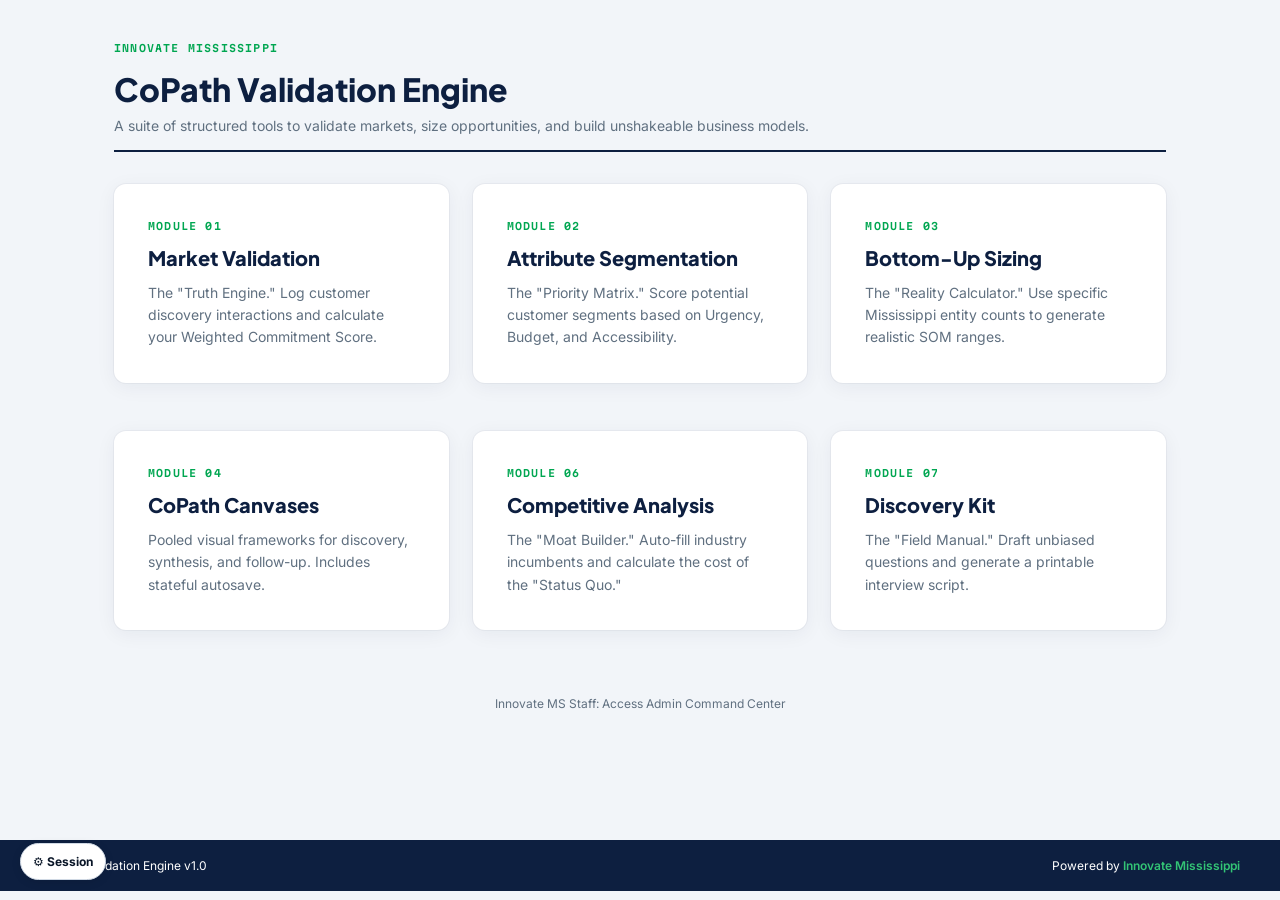
==== index.html @ 7fbe610a "Phase 1: scaffold static CoPath Validation Engine for Cloudflare Pages - Folder tree under /modules/" ====
<!DOCTYPE html>
<html lang="en">
<head>
    <meta charset="UTF-8">
    <meta name="viewport" content="width=device-width, initial-scale=1.0">
    <title>CoPath Founder Toolkit | Innovate Mississippi</title>
    <link rel="preconnect" href="https://fonts.googleapis.com">
    <link href="https://fonts.googleapis.com/css2?family=Plus+Jakarta+Sans:wght@400;700;800&family=Inter:wght@400;500;700&family=Martian+Mono:wght@600&display=swap" rel="stylesheet">
    <link rel="stylesheet" href="shared/styles.css">
    <style>
        .module-grid { display: grid; grid-template-columns: repeat(auto-fit, minmax(300px, 1fr)); gap: 24px; margin-top: 32px; }
        .module-card { border: 2px solid transparent; transition: all 0.2s; cursor: pointer; text-decoration: none; color: inherit; display: block; }
        .module-card:hover { border-color: var(--im-green); transform: translateY(-3px); }
        .admin-link { display: block; text-align: center; margin-top: 40px; font-size: 12px; color: var(--text-muted); text-decoration: none; }
        .admin-link:hover { color: var(--im-navy); text-decoration: underline; }
    </style>
</head>
<body>

<div class="copath-wrapper">
    <div class="copath-header">
        <div class="text-kicker">Innovate Mississippi</div>
        <h1>CoPath Validation Engine</h1>
        <p class="text-muted">A suite of structured tools to validate markets, size opportunities, and build unshakeable business models.</p>
    </div>

    <div class="module-grid">
        <a href="modules/01-validation/index.html" class="copath-card module-card">
            <div class="text-kicker">Module 01</div>
            <h3 style="font-size: 20px;">Market Validation</h3>
            <p class="text-muted" style="margin-top: 8px;">The "Truth Engine." Log customer discovery interactions and calculate your Weighted Commitment Score.</p>
        </a>

        <a href="modules/02-segmentation/index.html" class="copath-card module-card">
            <div class="text-kicker">Module 02</div>
            <h3 style="font-size: 20px;">Attribute Segmentation</h3>
            <p class="text-muted" style="margin-top: 8px;">The "Priority Matrix." Score potential customer segments based on Urgency, Budget, and Accessibility.</p>
        </a>

        <a href="modules/03-sizing/index.html" class="copath-card module-card">
            <div class="text-kicker">Module 03</div>
            <h3 style="font-size: 20px;">Bottom-Up Sizing</h3>
            <p class="text-muted" style="margin-top: 8px;">The "Reality Calculator." Use specific Mississippi entity counts to generate realistic SOM ranges.</p>
        </a>

        <a href="modules/04-canvases/index.html" class="copath-card module-card">
            <div class="text-kicker">Module 04</div>
            <h3 style="font-size: 20px;">CoPath Canvases</h3>
            <p class="text-muted" style="margin-top: 8px;">Pooled visual frameworks for discovery, synthesis, and follow-up. Includes stateful autosave.</p>
        </a>

        <a href="modules/06-competitive/index.html" class="copath-card module-card">
            <div class="text-kicker">Module 06</div>
            <h3 style="font-size: 20px;">Competitive Analysis</h3>
            <p class="text-muted" style="margin-top: 8px;">The "Moat Builder." Auto-fill industry incumbents and calculate the cost of the "Status Quo."</p>
        </a>

        <a href="modules/07-discovery/index.html" class="copath-card module-card">
            <div class="text-kicker">Module 07</div>
            <h3 style="font-size: 20px;">Discovery Kit</h3>
            <p class="text-muted" style="margin-top: 8px;">The "Field Manual." Draft unbiased questions and generate a printable interview script.</p>
        </a>
    </div>

    <a href="modules/05-admin/index.html" class="admin-link">Innovate MS Staff: Access Admin Command Center</a>
</div>

<footer class="global-footer no-print">
    <div>CoPath Validation Engine v1.0</div>
    <div>Powered by <a href="https://innovate.ms" target="_blank">Innovate Mississippi</a></div>
</footer>

<script src="shared/core.js"></script>
</body>
</html>
---- shared/styles.css ----
/* /shared/styles.css */

/* ─── BRAND TOKENS & VARIABLES ─── */
:root {
  --im-navy: #0D1F40;
  --im-navy-mid: #193670;
  --im-green: #00A651;
  --im-green-lt: #33C475;
  --im-amber: #F59E0B;
  --im-red: #DC2626;

  --bg-color: #F2F5F9;
  --paper: #FFFFFF;
  --text-main: #0A1628;
  --text-muted: #607080;
  --border-color: #D0D9E4;

  --font-sans: 'Inter', system-ui, sans-serif;
  --font-display: 'Plus Jakarta Sans', sans-serif;
  --font-mono: 'Martian Mono', monospace;
}

/* ─── RESET & BASE HYGIENE ─── */
*, *::before, *::after { box-sizing: border-box; margin: 0; padding: 0; }
body { font-family: var(--font-sans); background: var(--bg-color); color: var(--text-main); line-height: 1.6; -webkit-font-smoothing: antialiased; }

/* ─── LAYOUT CONTAINERS ─── */
.copath-wrapper { max-width: 1100px; margin: 0 auto; padding: 40px 24px; min-height: calc(100vh - 60px); }
.copath-card { background: var(--paper); border-radius: 12px; box-shadow: 0 4px 20px rgba(13, 31, 64, 0.06), 0 0 0 1px rgba(13, 31, 64, 0.04); padding: 32px; margin-bottom: 24px; }
.copath-header { border-bottom: 2px solid var(--im-navy); margin-bottom: 24px; padding-bottom: 12px; }

/* ─── TYPOGRAPHY ─── */
h1, h2, h3 { font-family: var(--font-display); font-weight: 800; color: var(--im-navy); }
.text-kicker { font-family: var(--font-mono); font-size: 10px; font-weight: 600; letter-spacing: 0.12em; text-transform: uppercase; color: var(--im-green); margin-bottom: 8px; }
.text-muted { color: var(--text-muted); font-size: 14px; }
.mb-4 { margin-bottom: 16px; }

/* ─── FORMS & INPUTS ─── */
.form-grid { display: grid; grid-template-columns: 1fr 1fr; gap: 16px; margin-bottom: 16px; }
label { display: block; font-size: 11px; font-weight: 700; text-transform: uppercase; letter-spacing: 0.05em; color: var(--im-navy-mid); margin-bottom: 6px; }
input[type="text"], input[type="number"], input[type="url"], select, textarea {
  width: 100%; padding: 12px 14px; font-family: var(--font-sans); font-size: 15px;
  border: 1.5px solid var(--border-color); border-radius: 8px; background: var(--bg-color); transition: all 0.15s ease;
}
textarea { min-height: 80px; resize: vertical; line-height: 1.5; }
input:focus, select:focus, textarea:focus { border-color: var(--im-green); background: var(--paper); outline: none; box-shadow: 0 0 0 3px rgba(0, 166, 81, 0.1); }
button.btn-primary { background: var(--im-green); color: white; border: none; padding: 14px 24px; border-radius: 8px; font-family: var(--font-display); font-weight: 700; cursor: pointer; transition: transform 0.1s; }
button.btn-primary:hover { background: var(--im-green-lt); transform: translateY(-1px); }

/* ─── REALITY CHECK ALERTS ─── */
.alert-box { padding: 16px; border-radius: 8px; margin-top: 16px; font-size: 14px; font-weight: 500; display: none; border-left: 4px solid transparent; }
.alert-danger { background: #FEF2F2; color: var(--im-red); border-left-color: var(--im-red); }
.alert-warning { background: #FFFBEB; color: var(--im-amber); border-left-color: var(--im-amber); }
.alert-success { background: #E6F9EF; color: var(--im-green); border-left-color: var(--im-green); }

/* ─── GLOBAL FOOTER ─── */
.global-footer { background: var(--im-navy); color: white; padding: 16px 40px; display: flex; justify-content: space-between; align-items: center; font-size: 12px; }
.global-footer a { color: var(--im-green-lt); text-decoration: none; font-weight: 600; }

/* ─── STRICT PRINT / MANUAL HYGIENE ─── */
@media print {
  body { background: white !important; }
  .copath-wrapper { padding: 0; max-width: 100%; margin: 0; }
  .copath-card { box-shadow: none; border: 1px solid var(--border-color); page-break-inside: avoid; }
  .no-print { display: none !important; }
  @page { margin: 0.75in; size: letter; }
}

/* ─── DISCRETE DATA SETTINGS PANEL ─── */
#copath-settings-toggle {
    position: fixed; bottom: 20px; left: 20px;
    background: var(--paper); border: 1px solid var(--border-color);
    padding: 8px 12px; border-radius: 20px; font-size: 12px; font-weight: 700;
    cursor: pointer; box-shadow: 0 2px 10px rgba(0,0,0,0.1);
    z-index: 9999; transition: all 0.2s;
}
#copath-settings-toggle:hover { border-color: var(--im-green); color: var(--im-green); }
#copath-settings-panel {
    display: none; position: fixed; bottom: 60px; left: 20px;
    background: var(--paper); border: 1px solid var(--border-color);
    padding: 16px; border-radius: 8px; width: 320px;
    box-shadow: 0 10px 25px rgba(0,0,0,0.15); z-index: 9999;
}
#copath-settings-panel h4 { font-size: 12px; text-transform: uppercase; letter-spacing: 0.05em; color: var(--im-navy-mid); margin: 12px 0 6px; font-family: var(--font-display); }
#copath-settings-panel h4:first-child { margin-top: 0; }
#copath-settings-panel input[type="text"] { width: 100%; padding: 8px; font-family: var(--font-mono); font-size: 11px; border: 1px solid var(--border-color); border-radius: 4px; }
#copath-settings-panel .panel-btn { padding: 6px 12px; background: var(--im-green); color: white; border: none; border-radius: 4px; cursor: pointer; font-size: 11px; font-weight: 700; }
#copath-settings-panel .panel-btn.secondary { background: #e2e8f0; color: var(--im-navy); }
#copath-settings-panel .panel-btn.danger { background: var(--im-red); }
#copath-settings-panel .btn-row { display: flex; gap: 8px; flex-wrap: wrap; }
#copath-settings-panel p.panel-help { font-size: 11px; color: var(--text-muted); margin: 4px 0 8px; line-height: 1.4; }
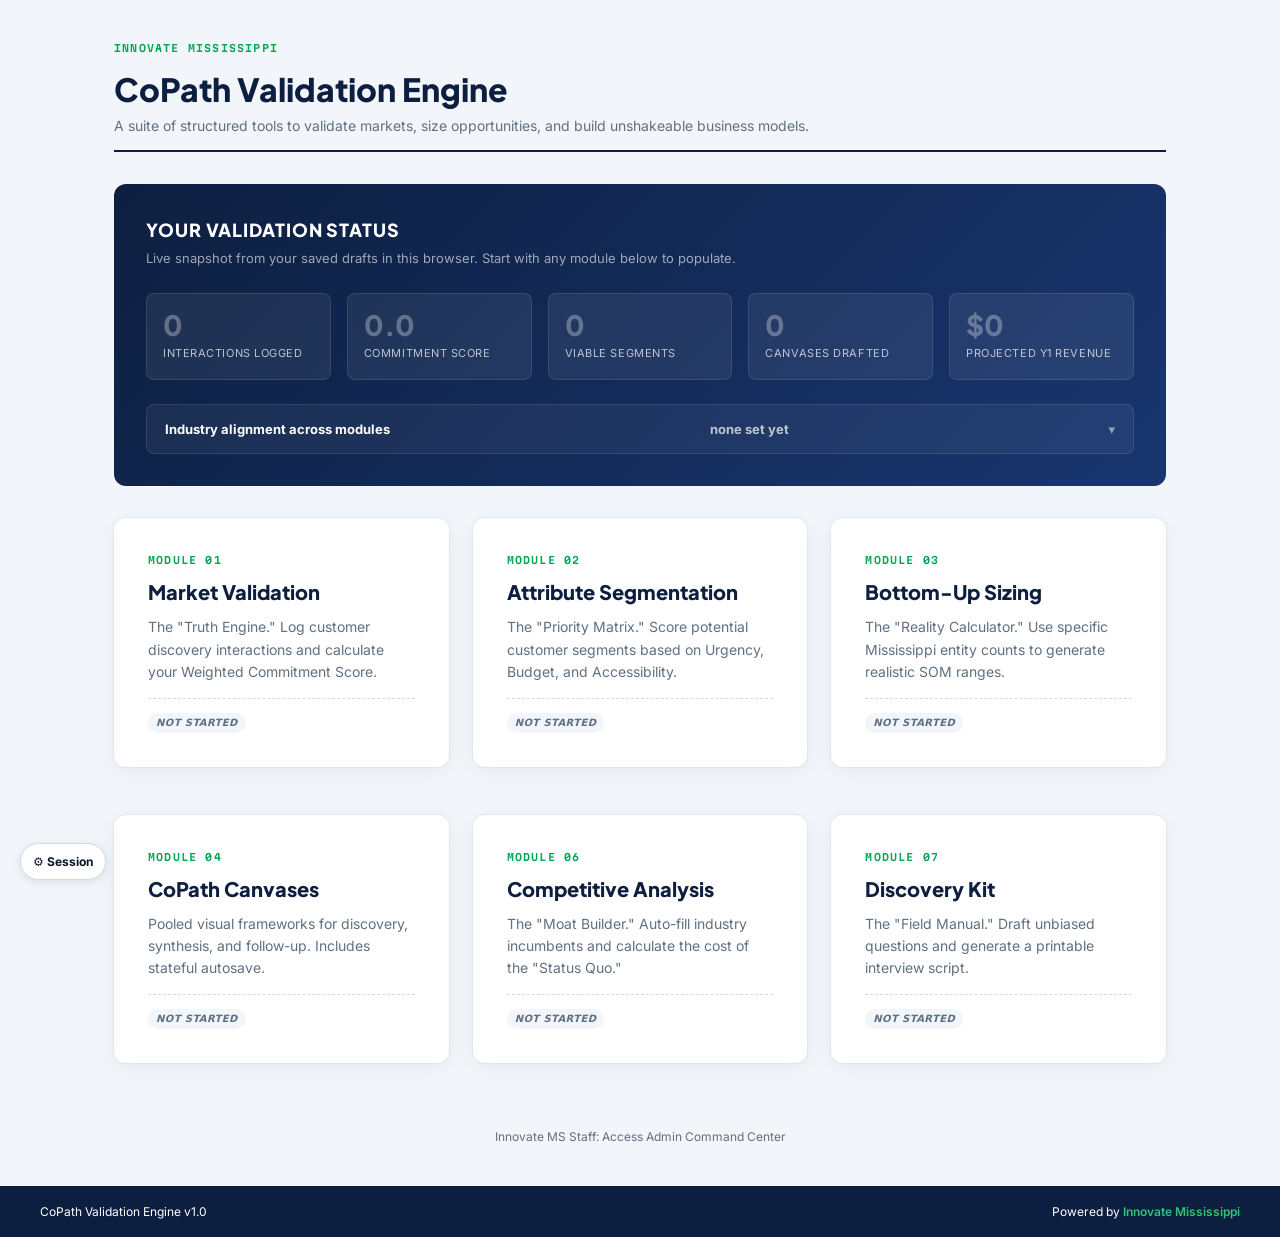
==== commit 50b85e1b: "Launchpad: rollup status panel + central industry alignment - New "Your Validation Status" card surf" ====
--- a/index.html
+++ b/index.html
@@ -9,10 +9,46 @@
     <link rel="stylesheet" href="shared/styles.css">
     <style>
         .module-grid { display: grid; grid-template-columns: repeat(auto-fit, minmax(300px, 1fr)); gap: 24px; margin-top: 32px; }
-        .module-card { border: 2px solid transparent; transition: all 0.2s; cursor: pointer; text-decoration: none; color: inherit; display: block; }
+        .module-card { border: 2px solid transparent; transition: all 0.2s; cursor: pointer; text-decoration: none; color: inherit; display: block; position: relative; }
         .module-card:hover { border-color: var(--im-green); transform: translateY(-3px); }
+        .module-card .mod-status { display: flex; flex-wrap: wrap; gap: 6px; margin-top: 14px; padding-top: 14px; border-top: 1px dashed var(--border-color); font-size: 11px; }
+        .module-card .mod-stat { color: var(--text-muted); }
+        .module-card .mod-stat strong { color: var(--im-navy); font-family: var(--font-mono); }
+        .module-card .pill { display: inline-block; padding: 2px 8px; border-radius: 99px; font-size: 10px; font-weight: 700; text-transform: uppercase; letter-spacing: 0.04em; background: var(--bg-color); color: var(--text-muted); }
+        .module-card .pill.green { background: #E6F9EF; color: var(--im-green); }
+        .module-card .pill.amber { background: #FFFBEB; color: var(--im-amber); }
+        .module-card .pill.red { background: #FEF2F2; color: var(--im-red); }
+        .module-card .pill.empty { background: var(--bg-color); color: var(--text-muted); font-style: italic; }
         .admin-link { display: block; text-align: center; margin-top: 40px; font-size: 12px; color: var(--text-muted); text-decoration: none; }
         .admin-link:hover { color: var(--im-navy); text-decoration: underline; }
+
+        /* Roll-up panel */
+        .rollup-card { background: linear-gradient(135deg, var(--im-navy) 0%, var(--im-navy-mid) 100%); color: white; border-radius: 12px; padding: 32px; margin-top: 32px; }
+        .rollup-card h2 { color: white; font-size: 18px; text-transform: uppercase; letter-spacing: 0.05em; margin-bottom: 4px; }
+        .rollup-card .rollup-sub { color: rgba(255,255,255,0.6); font-size: 13px; margin-bottom: 24px; }
+        .rollup-stats { display: grid; grid-template-columns: repeat(auto-fit, minmax(160px, 1fr)); gap: 16px; }
+        .stat-block { background: rgba(255,255,255,0.07); border: 1px solid rgba(255,255,255,0.1); border-radius: 8px; padding: 16px; }
+        .stat-num { font-family: var(--font-display); font-size: 28px; font-weight: 800; color: var(--im-green-lt); line-height: 1.1; }
+        .stat-label { font-size: 11px; color: rgba(255,255,255,0.7); text-transform: uppercase; letter-spacing: 0.05em; margin-top: 4px; }
+        .stat-empty .stat-num { color: rgba(255,255,255,0.3); }
+
+        /* Industry alignment */
+        .industry-panel { margin-top: 24px; background: rgba(255,255,255,0.05); border: 1px solid rgba(255,255,255,0.1); border-radius: 8px; }
+        .industry-panel summary { cursor: pointer; padding: 14px 18px; font-size: 13px; font-weight: 700; color: white; user-select: none; display: flex; justify-content: space-between; gap: 12px; }
+        .industry-panel summary::-webkit-details-marker { display: none; }
+        .industry-panel summary::after { content: '▾'; opacity: 0.5; }
+        .industry-panel[open] summary::after { content: '▴'; }
+        .industry-panel .industry-content { padding: 0 18px 18px; }
+        .broadcast-row { display: flex; gap: 8px; align-items: end; flex-wrap: wrap; padding: 16px; background: rgba(0,0,0,0.2); border-radius: 6px; margin-bottom: 12px; }
+        .broadcast-row label { color: rgba(255,255,255,0.7); font-size: 11px; flex-basis: 100%; }
+        .broadcast-row select { flex: 1 1 200px; padding: 8px 10px; background: white; color: var(--im-navy); border: none; border-radius: 4px; font-size: 13px; }
+        .broadcast-row button { padding: 8px 14px; background: var(--im-green); color: white; border: none; border-radius: 4px; font-weight: 700; font-family: var(--font-display); cursor: pointer; font-size: 12px; }
+        .broadcast-row button:hover { background: var(--im-green-lt); }
+        .industry-table { width: 100%; border-collapse: collapse; font-size: 12px; }
+        .industry-table td { padding: 10px 8px; border-bottom: 1px solid rgba(255,255,255,0.08); color: rgba(255,255,255,0.85); }
+        .industry-table td:first-child { color: rgba(255,255,255,0.6); width: 40%; }
+        .industry-table td:nth-child(2) { font-family: var(--font-mono); color: white; font-weight: 700; }
+        .industry-table tr:last-child td { border-bottom: none; }
     </style>
 </head>
 <body>
@@ -24,41 +60,71 @@
         <p class="text-muted">A suite of structured tools to validate markets, size opportunities, and build unshakeable business models.</p>
     </div>
 
+    <div class="rollup-card no-print" id="rollup-card">
+        <h2>Your Validation Status</h2>
+        <p class="rollup-sub">Live snapshot from your saved drafts in this browser. <span id="rollup-empty-hint" style="display: none;">Start with any module below to populate.</span></p>
+
+        <div class="rollup-stats" id="rollup-stats"></div>
+
+        <details class="industry-panel" id="industry-panel">
+            <summary>
+                <span>Industry alignment across modules</span>
+                <span id="industry-summary" style="opacity: 0.7;"></span>
+            </summary>
+            <div class="industry-content">
+                <div class="broadcast-row">
+                    <label>Broadcast a single industry to every module that uses one:</label>
+                    <select id="broadcast-industry"></select>
+                    <button onclick="broadcastIndustry()">Apply to All</button>
+                </div>
+                <table class="industry-table">
+                    <tbody id="industry-table-body"></tbody>
+                </table>
+            </div>
+        </details>
+    </div>
+
     <div class="module-grid">
-        <a href="modules/01-validation/index.html" class="copath-card module-card">
+        <a href="modules/01-validation/index.html" class="copath-card module-card" data-mod="01_validation">
             <div class="text-kicker">Module 01</div>
             <h3 style="font-size: 20px;">Market Validation</h3>
             <p class="text-muted" style="margin-top: 8px;">The "Truth Engine." Log customer discovery interactions and calculate your Weighted Commitment Score.</p>
-        </a>
-
-        <a href="modules/02-segmentation/index.html" class="copath-card module-card">
+            <div class="mod-status" data-status></div>
+        </a>
+
+        <a href="modules/02-segmentation/index.html" class="copath-card module-card" data-mod="02_segmentation">
             <div class="text-kicker">Module 02</div>
             <h3 style="font-size: 20px;">Attribute Segmentation</h3>
             <p class="text-muted" style="margin-top: 8px;">The "Priority Matrix." Score potential customer segments based on Urgency, Budget, and Accessibility.</p>
-        </a>
-
-        <a href="modules/03-sizing/index.html" class="copath-card module-card">
+            <div class="mod-status" data-status></div>
+        </a>
+
+        <a href="modules/03-sizing/index.html" class="copath-card module-card" data-mod="03_sizing">
             <div class="text-kicker">Module 03</div>
             <h3 style="font-size: 20px;">Bottom-Up Sizing</h3>
             <p class="text-muted" style="margin-top: 8px;">The "Reality Calculator." Use specific Mississippi entity counts to generate realistic SOM ranges.</p>
-        </a>
-
-        <a href="modules/04-canvases/index.html" class="copath-card module-card">
+            <div class="mod-status" data-status></div>
+        </a>
+
+        <a href="modules/04-canvases/index.html" class="copath-card module-card" data-mod="04_canvases">
             <div class="text-kicker">Module 04</div>
             <h3 style="font-size: 20px;">CoPath Canvases</h3>
             <p class="text-muted" style="margin-top: 8px;">Pooled visual frameworks for discovery, synthesis, and follow-up. Includes stateful autosave.</p>
-        </a>
-
-        <a href="modules/06-competitive/index.html" class="copath-card module-card">
+            <div class="mod-status" data-status></div>
+        </a>
+
+        <a href="modules/06-competitive/index.html" class="copath-card module-card" data-mod="06_competitive">
             <div class="text-kicker">Module 06</div>
             <h3 style="font-size: 20px;">Competitive Analysis</h3>
             <p class="text-muted" style="margin-top: 8px;">The "Moat Builder." Auto-fill industry incumbents and calculate the cost of the "Status Quo."</p>
-        </a>
-
-        <a href="modules/07-discovery/index.html" class="copath-card module-card">
+            <div class="mod-status" data-status></div>
+        </a>
+
+        <a href="modules/07-discovery/index.html" class="copath-card module-card" data-mod="07_discovery">
             <div class="text-kicker">Module 07</div>
             <h3 style="font-size: 20px;">Discovery Kit</h3>
             <p class="text-muted" style="margin-top: 8px;">The "Field Manual." Draft unbiased questions and generate a printable interview script.</p>
+            <div class="mod-status" data-status></div>
         </a>
     </div>
 
@@ -71,5 +137,300 @@
 </footer>
 
 <script src="shared/core.js"></script>
+<script>
+    // ── Rollup data extraction ────────────────────────────────────
+    // Each entry tells the launchpad how to interpret a module's draft
+    // and what summary data to surface.
+
+    const MODULE_LABELS = {
+        '01_validation': 'Module 01 · Validation',
+        '02_segmentation': 'Module 02 · Segmentation',
+        '03_sizing': 'Module 03 · Sizing',
+        '04_canvases': 'Module 04 · Canvases',
+        '06_competitive': 'Module 06 · Competitive',
+        '07_discovery': 'Module 07 · Discovery'
+    };
+
+    const INDUSTRY_MODULES = ['01_validation', '06_competitive'];
+
+    function prettyIndustry(key) {
+        if (!key) return '';
+        return key.split('_').map(s => s.charAt(0).toUpperCase() + s.slice(1)).join(' ');
+    }
+
+    function loadDrafts() {
+        const out = {};
+        Object.keys(MODULE_LABELS).forEach(id => {
+            const d = CoPathCore.loadDraft(id);
+            out[id] = d ? d.data : null;
+        });
+        return out;
+    }
+
+    function summarize(drafts) {
+        const summary = {
+            interactions: 0,
+            commitment: 0,
+            avgPain: 0,
+            viableSegments: 0,
+            topSegment: null,
+            projectedRevenue: 0,
+            canvasesWithContent: 0,
+            moduleStatuses: {},
+            industries: {}
+        };
+
+        // Module 01
+        const m1 = drafts['01_validation'];
+        if (m1) {
+            const list = Array.isArray(m1) ? m1 : (m1.interactions || []);
+            const ind = Array.isArray(m1) ? null : (m1.industry || null);
+            summary.interactions = list.length;
+            summary.commitment = list.reduce((s, i) => s + (i.score || 0), 0);
+            summary.avgPain = list.length ? list.reduce((s, i) => s + (i.pain || 0), 0) / list.length : 0;
+            summary.industries['01_validation'] = ind;
+        }
+
+        // Module 02
+        const m2 = drafts['02_segmentation'];
+        if (Array.isArray(m2) && m2.length) {
+            const viable = m2.filter(s => !s.isKilled);
+            summary.viableSegments = viable.length;
+            summary.topSegment = viable[0] || null;
+        }
+
+        // Module 03
+        const m3 = drafts['03_sizing'];
+        if (m3 && m3.acv) {
+            const totalNodes = m3.customCount || parseInt(m3.nodeValue) || 0;
+            const leads = Math.floor(totalNodes * ((m3.leadRate || 0) / 100));
+            const customers = Math.floor(leads * ((m3.closeRate || 0) / 100));
+            summary.projectedRevenue = customers * (m3.acv || 0);
+        }
+
+        // Module 04
+        const m4 = drafts['04_canvases'];
+        if (m4 && typeof m4 === 'object') {
+            summary.canvasesWithContent = Object.values(m4).filter(c => {
+                if (!c || !c.texts) return false;
+                return Object.values(c.texts).some(t => t && t.trim().length > 0);
+            }).length;
+        }
+
+        // Module 06
+        const m6 = drafts['06_competitive'];
+        if (m6) {
+            summary.industries['06_competitive'] = m6.industry || null;
+        }
+
+        return summary;
+    }
+
+    // ── Render: top stat blocks ────────────────────────────────────
+    function renderStats(s) {
+        const stats = [
+            {
+                num: s.interactions ? s.interactions : '0',
+                label: 'Interactions logged',
+                empty: !s.interactions
+            },
+            {
+                num: s.commitment ? s.commitment.toFixed(1) : '0.0',
+                label: 'Commitment score',
+                empty: !s.commitment
+            },
+            {
+                num: s.viableSegments ? s.viableSegments : '0',
+                label: 'Viable segments',
+                empty: !s.viableSegments
+            },
+            {
+                num: s.canvasesWithContent ? s.canvasesWithContent : '0',
+                label: 'Canvases drafted',
+                empty: !s.canvasesWithContent
+            },
+            {
+                num: s.projectedRevenue ? '$' + Math.round(s.projectedRevenue / 1000) + 'k' : '$0',
+                label: 'Projected Y1 revenue',
+                empty: !s.projectedRevenue
+            }
+        ];
+
+        const container = document.getElementById('rollup-stats');
+        container.innerHTML = stats.map(stat => `
+            <div class="stat-block ${stat.empty ? 'stat-empty' : ''}">
+                <div class="stat-num">${stat.num}</div>
+                <div class="stat-label">${stat.label}</div>
+            </div>
+        `).join('');
+
+        const hasAny = stats.some(s => !s.empty);
+        document.getElementById('rollup-empty-hint').style.display = hasAny ? 'none' : 'inline';
+    }
+
+    // ── Render: per-card status badges ────────────────────────────
+    function renderModuleBadges(drafts, s) {
+        function set(modId, html) {
+            const card = document.querySelector(`[data-mod="${modId}"] [data-status]`);
+            if (card) card.innerHTML = html;
+        }
+
+        // 01 Validation
+        if (s.interactions) {
+            const ind = s.industries['01_validation'];
+            const indLabel = ind ? `<span class="pill">${prettyIndustry(ind)}</span>` : '';
+            set('01_validation',
+                `<span class="mod-stat"><strong>${s.interactions}</strong> interactions · score <strong>${s.commitment.toFixed(1)}</strong></span>` + indLabel);
+        } else {
+            set('01_validation', '<span class="pill empty">Not started</span>');
+        }
+
+        // 02 Segmentation
+        if (s.topSegment) {
+            set('02_segmentation',
+                `<span class="mod-stat">Top: <strong>${s.topSegment.name}</strong> (score ${s.topSegment.score})</span>` +
+                `<span class="pill green">${s.viableSegments} viable</span>`);
+        } else {
+            set('02_segmentation', '<span class="pill empty">Not started</span>');
+        }
+
+        // 03 Sizing
+        const m3 = drafts['03_sizing'];
+        if (s.projectedRevenue > 0) {
+            const isLifestyle = s.projectedRevenue < 150000;
+            const isDelusion = m3 && m3.closeRate > 15;
+            const pill = isDelusion ? 'red' : (isLifestyle ? 'amber' : 'green');
+            const label = isDelusion ? 'Delusion' : (isLifestyle ? 'Lifestyle' : 'Venture-scale');
+            set('03_sizing',
+                `<span class="mod-stat">Y1 <strong>$${(s.projectedRevenue / 1000).toFixed(0)}k</strong></span>` +
+                `<span class="pill ${pill}">${label}</span>`);
+        } else {
+            set('03_sizing', '<span class="pill empty">Not started</span>');
+        }
+
+        // 04 Canvases
+        if (s.canvasesWithContent) {
+            set('04_canvases', `<span class="mod-stat"><strong>${s.canvasesWithContent}</strong> canvas(es) with content</span>`);
+        } else {
+            set('04_canvases', '<span class="pill empty">Not started</span>');
+        }
+
+        // 06 Competitive
+        const m6 = drafts['06_competitive'];
+        if (m6 && (m6.industry || m6.comp1)) {
+            const indLabel = m6.industry ? `<span class="pill">${prettyIndustry(m6.industry)}</span>` : '';
+            const comps = [m6.comp1, m6.comp2].filter(Boolean).join(' · ');
+            set('06_competitive',
+                `<span class="mod-stat">${comps || 'Started'}</span>` + indLabel);
+        } else {
+            set('06_competitive', '<span class="pill empty">Not started</span>');
+        }
+
+        // 07 Discovery
+        const m7 = drafts['07_discovery'];
+        if (m7 && (m7.persona || m7.q1 || m7.q2 || m7.q3)) {
+            const drafted = [m7.q1, m7.q2, m7.q3].filter(q => q && q.trim().length > 5).length;
+            set('07_discovery',
+                `<span class="mod-stat">${m7.persona ? '<strong>' + m7.persona + '</strong> · ' : ''}${drafted}/3 questions</span>`);
+        } else {
+            set('07_discovery', '<span class="pill empty">Not started</span>');
+        }
+    }
+
+    // ── Render: industry alignment table + broadcast ──────────────
+    let allIndustryKeys = [];
+
+    async function loadIndustryList() {
+        // Pull from validation.json — has the canonical industry list
+        const v = await CoPathCore.fetchData('validation');
+        if (v && v.industry_hurdles) {
+            allIndustryKeys = Object.keys(v.industry_hurdles).sort();
+        } else {
+            allIndustryKeys = ['agtech', 'fintech', 'healthtech', 'saas', 'other'];
+        }
+        const sel = document.getElementById('broadcast-industry');
+        sel.innerHTML = '<option value="" disabled selected>Choose an industry...</option>';
+        allIndustryKeys.forEach(k => {
+            const o = document.createElement('option');
+            o.value = k;
+            o.text = prettyIndustry(k);
+            sel.appendChild(o);
+        });
+    }
+
+    function renderIndustryTable(drafts) {
+        const tbody = document.getElementById('industry-table-body');
+        const summary = document.getElementById('industry-summary');
+
+        const rows = INDUSTRY_MODULES.map(modId => {
+            const draft = drafts[modId];
+            let industry = null;
+            if (draft) {
+                industry = (Array.isArray(draft) ? null : draft.industry) || null;
+            }
+            return { modId, industry, label: MODULE_LABELS[modId] };
+        });
+
+        tbody.innerHTML = rows.map(r => `
+            <tr>
+                <td>${r.label}</td>
+                <td>${r.industry ? prettyIndustry(r.industry) : '—'}</td>
+            </tr>
+        `).join('');
+
+        // Inline summary in the <summary> element
+        const distinct = new Set(rows.map(r => r.industry).filter(Boolean));
+        if (distinct.size === 0) {
+            summary.innerText = 'none set yet';
+        } else if (distinct.size === 1) {
+            summary.innerText = 'aligned: ' + prettyIndustry([...distinct][0]);
+        } else {
+            summary.innerText = `${distinct.size} different — click to align`;
+            // Auto-open the panel when there's drift
+            const panel = document.getElementById('industry-panel');
+            if (!panel.open) panel.open = true;
+        }
+    }
+
+    // Broadcast: write the chosen industry into every industry-aware module's
+    // draft, preserving all other fields. Modules pick up the change on their
+    // next visit via loadDraft.
+    function broadcastIndustry() {
+        const target = document.getElementById('broadcast-industry').value;
+        if (!target) { alert('Pick an industry first.'); return; }
+        if (!confirm(`Set every module's industry to "${prettyIndustry(target)}"? This overwrites the current per-module values.`)) return;
+
+        INDUSTRY_MODULES.forEach(modId => {
+            const existing = CoPathCore.loadDraft(modId);
+            // Build a draft data shape the module will accept.
+            if (modId === '01_validation') {
+                let interactions = [];
+                if (existing && existing.data) {
+                    interactions = Array.isArray(existing.data) ? existing.data : (existing.data.interactions || []);
+                }
+                CoPathCore.saveDraft(modId, { industry: target, interactions });
+            } else if (modId === '06_competitive') {
+                const data = (existing && existing.data && typeof existing.data === 'object') ? existing.data : {};
+                data.industry = target;
+                CoPathCore.saveDraft(modId, data);
+            }
+        });
+
+        renderAll();
+    }
+
+    function renderAll() {
+        const drafts = loadDrafts();
+        const s = summarize(drafts);
+        renderStats(s);
+        renderModuleBadges(drafts, s);
+        renderIndustryTable(drafts);
+    }
+
+    document.addEventListener('DOMContentLoaded', async () => {
+        await loadIndustryList();
+        renderAll();
+    });
+</script>
 </body>
 </html>
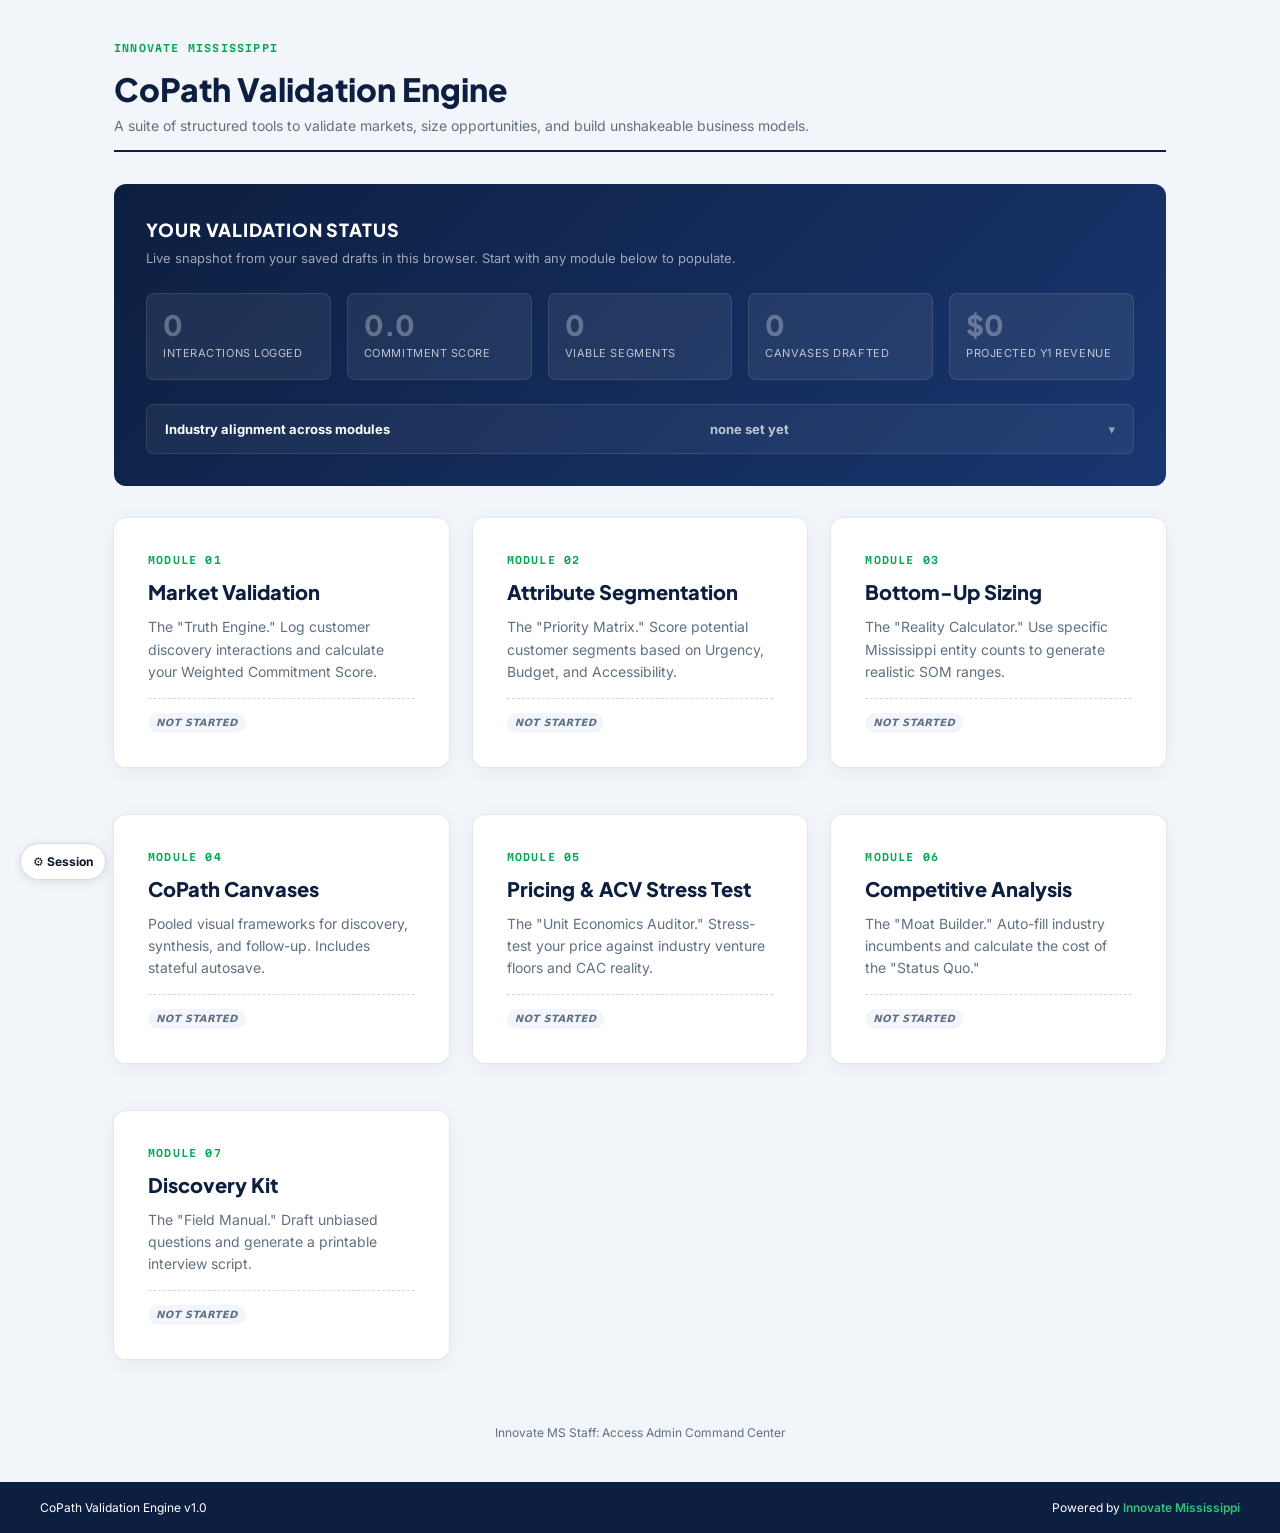
==== commit 77a0b730: "Add Module 05 (Pricing & ACV stress test); move admin to /admin/ Module 05 — Pricing & ACV Stress Te" ====
--- a/index.html
+++ b/index.html
@@ -113,6 +113,13 @@
             <div class="mod-status" data-status></div>
         </a>
 
+        <a href="modules/05-pricing/index.html" class="copath-card module-card" data-mod="05_pricing">
+            <div class="text-kicker">Module 05</div>
+            <h3 style="font-size: 20px;">Pricing & ACV Stress Test</h3>
+            <p class="text-muted" style="margin-top: 8px;">The "Unit Economics Auditor." Stress-test your price against industry venture floors and CAC reality.</p>
+            <div class="mod-status" data-status></div>
+        </a>
+
         <a href="modules/06-competitive/index.html" class="copath-card module-card" data-mod="06_competitive">
             <div class="text-kicker">Module 06</div>
             <h3 style="font-size: 20px;">Competitive Analysis</h3>
@@ -128,7 +135,7 @@
         </a>
     </div>
 
-    <a href="modules/05-admin/index.html" class="admin-link">Innovate MS Staff: Access Admin Command Center</a>
+    <a href="admin/index.html" class="admin-link">Innovate MS Staff: Access Admin Command Center</a>
 </div>
 
 <footer class="global-footer no-print">
@@ -147,11 +154,12 @@
         '02_segmentation': 'Module 02 · Segmentation',
         '03_sizing': 'Module 03 · Sizing',
         '04_canvases': 'Module 04 · Canvases',
+        '05_pricing': 'Module 05 · Pricing',
         '06_competitive': 'Module 06 · Competitive',
         '07_discovery': 'Module 07 · Discovery'
     };
 
-    const INDUSTRY_MODULES = ['01_validation', '06_competitive'];
+    const INDUSTRY_MODULES = ['01_validation', '05_pricing', '06_competitive'];
 
     function prettyIndustry(key) {
         if (!key) return '';
@@ -215,6 +223,12 @@
                 if (!c || !c.texts) return false;
                 return Object.values(c.texts).some(t => t && t.trim().length > 0);
             }).length;
+        }
+
+        // Module 05 (pricing)
+        const m5 = drafts['05_pricing'];
+        if (m5 && m5.industry) {
+            summary.industries['05_pricing'] = m5.industry;
         }
 
         // Module 06
@@ -315,6 +329,16 @@
             set('04_canvases', '<span class="pill empty">Not started</span>');
         }
 
+        // 05 Pricing
+        const m5 = drafts['05_pricing'];
+        if (m5 && m5.acv) {
+            const indLabel = m5.industry ? `<span class="pill">${prettyIndustry(m5.industry)}</span>` : '';
+            set('05_pricing',
+                `<span class="mod-stat">ACV <strong>$${(m5.acv / 1000).toFixed(0)}k</strong> · CAC <strong>$${(m5.cac / 1000).toFixed(1)}k</strong></span>` + indLabel);
+        } else {
+            set('05_pricing', '<span class="pill empty">Not started</span>');
+        }
+
         // 06 Competitive
         const m6 = drafts['06_competitive'];
         if (m6 && (m6.industry || m6.comp1)) {
@@ -409,7 +433,7 @@
                     interactions = Array.isArray(existing.data) ? existing.data : (existing.data.interactions || []);
                 }
                 CoPathCore.saveDraft(modId, { industry: target, interactions });
-            } else if (modId === '06_competitive') {
+            } else if (modId === '05_pricing' || modId === '06_competitive') {
                 const data = (existing && existing.data && typeof existing.data === 'object') ? existing.data : {};
                 data.industry = target;
                 CoPathCore.saveDraft(modId, data);
--- a/shared/styles.css
+++ b/shared/styles.css
@@ -47,6 +47,42 @@
 button.btn-primary { background: var(--im-green); color: white; border: none; padding: 14px 24px; border-radius: 8px; font-family: var(--font-display); font-weight: 700; cursor: pointer; transition: transform 0.1s; }
 button.btn-primary:hover { background: var(--im-green-lt); transform: translateY(-1px); }
 
+/* ─── TOASTS (non-blocking notifications) ─── */
+#copath-toast-host {
+  position: fixed; top: 24px; right: 24px;
+  display: flex; flex-direction: column; gap: 8px;
+  z-index: 10000; pointer-events: none;
+}
+.copath-toast {
+  background: var(--im-navy); color: white;
+  padding: 12px 18px; border-radius: 8px;
+  font-size: 14px; font-weight: 500;
+  box-shadow: 0 8px 24px rgba(13,31,64,0.18);
+  opacity: 0; transform: translateY(-8px);
+  transition: opacity 0.2s ease, transform 0.2s ease;
+  max-width: 320px; pointer-events: auto;
+}
+.copath-toast.in { opacity: 1; transform: translateY(0); }
+.copath-toast.success { background: var(--im-green); }
+.copath-toast.error { background: var(--im-red); }
+.copath-toast.info { background: var(--im-navy); }
+
+/* ─── INLINE FIELD VALIDATION ─── */
+input.copath-invalid, select.copath-invalid, textarea.copath-invalid {
+  border-color: var(--im-red) !important;
+  background: #FEF2F2;
+  box-shadow: 0 0 0 3px rgba(220,38,38,0.08);
+}
+.copath-field-error {
+  color: var(--im-red);
+  font-size: 11px;
+  font-weight: 600;
+  margin-top: 4px;
+  margin-bottom: 8px;
+  display: flex; align-items: center; gap: 4px;
+}
+.copath-field-error::before { content: '!'; display: inline-flex; align-items: center; justify-content: center; width: 14px; height: 14px; border-radius: 50%; background: var(--im-red); color: white; font-size: 9px; font-weight: 700; }
+
 /* ─── REALITY CHECK ALERTS ─── */
 .alert-box { padding: 16px; border-radius: 8px; margin-top: 16px; font-size: 14px; font-weight: 500; display: none; border-left: 4px solid transparent; }
 .alert-danger { background: #FEF2F2; color: var(--im-red); border-left-color: var(--im-red); }
@@ -56,6 +92,19 @@
 /* ─── GLOBAL FOOTER ─── */
 .global-footer { background: var(--im-navy); color: white; padding: 16px 40px; display: flex; justify-content: space-between; align-items: center; font-size: 12px; }
 .global-footer a { color: var(--im-green-lt); text-decoration: none; font-weight: 600; }
+
+/* ─── MOBILE TIGHTENING ─── */
+@media (max-width: 600px) {
+  .copath-wrapper { padding: 24px 16px; }
+  .copath-card { padding: 20px; border-radius: 10px; }
+  .copath-header { padding-bottom: 8px; margin-bottom: 16px; }
+  h1 { font-size: 24px; }
+  .form-grid { grid-template-columns: 1fr; gap: 12px; }
+  .global-footer { padding: 12px 16px; flex-direction: column; gap: 4px; text-align: center; }
+  #copath-toast-host { top: 12px; right: 12px; left: 12px; }
+  .copath-toast { max-width: none; }
+  #copath-settings-panel { width: calc(100vw - 24px); left: 12px; right: 12px; }
+}
 
 /* ─── STRICT PRINT / MANUAL HYGIENE ─── */
 @media print {
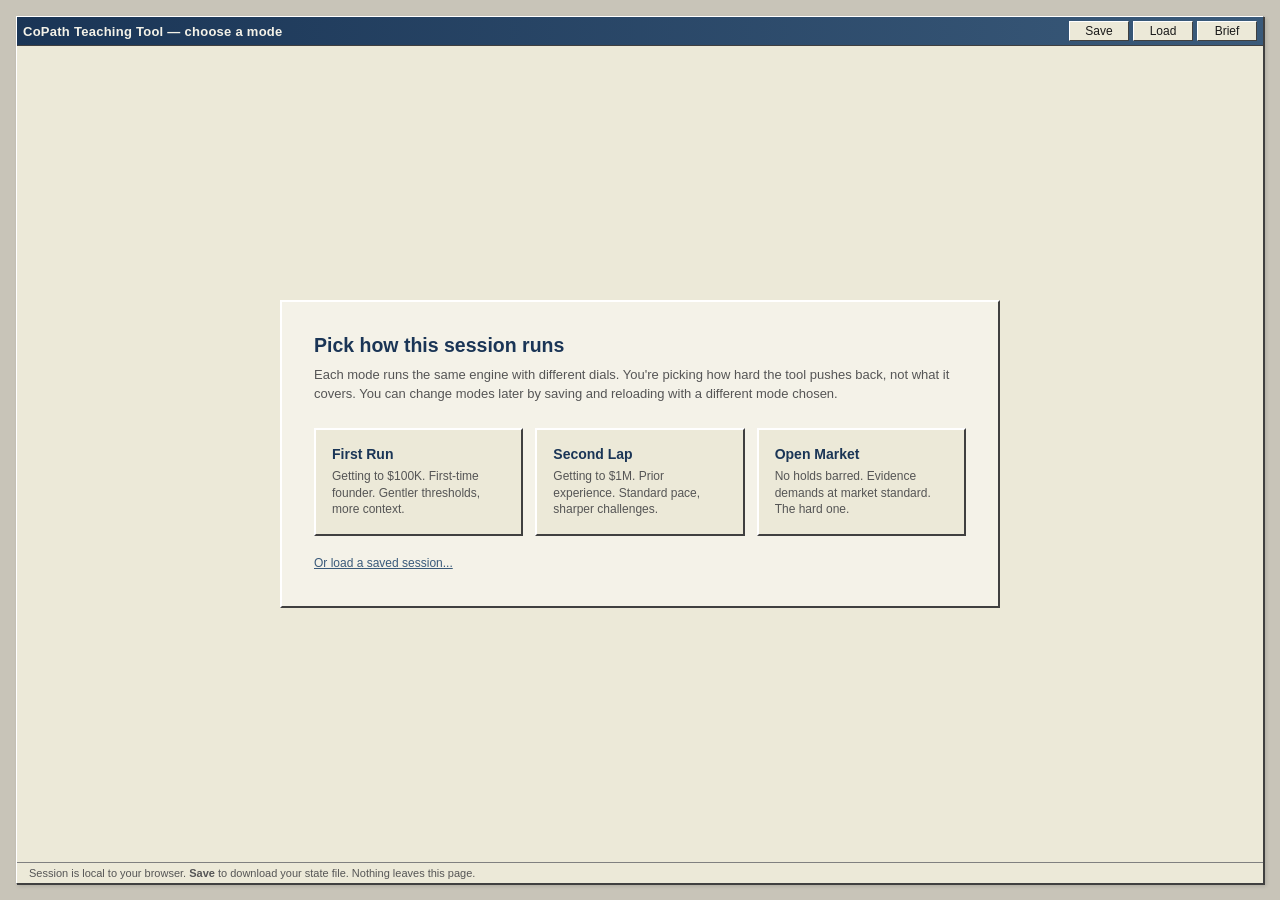
==== commit 4fd01f0f: "v0.1: working engine + 58 cited content rows + chrome + exit brief Builds the CoPath Teaching Tool e" ====
--- a/index.html
+++ b/index.html
@@ -1,460 +1,87 @@
-<!DOCTYPE html>
+<!doctype html>
 <html lang="en">
 <head>
-    <meta charset="UTF-8">
-    <meta name="viewport" content="width=device-width, initial-scale=1.0">
-    <title>CoPath Founder Toolkit | Innovate Mississippi</title>
-    <link rel="preconnect" href="https://fonts.googleapis.com">
-    <link href="https://fonts.googleapis.com/css2?family=Plus+Jakarta+Sans:wght@400;700;800&family=Inter:wght@400;500;700&family=Martian+Mono:wght@600&display=swap" rel="stylesheet">
-    <link rel="stylesheet" href="shared/styles.css">
-    <style>
-        .module-grid { display: grid; grid-template-columns: repeat(auto-fit, minmax(300px, 1fr)); gap: 24px; margin-top: 32px; }
-        .module-card { border: 2px solid transparent; transition: all 0.2s; cursor: pointer; text-decoration: none; color: inherit; display: block; position: relative; }
-        .module-card:hover { border-color: var(--im-green); transform: translateY(-3px); }
-        .module-card .mod-status { display: flex; flex-wrap: wrap; gap: 6px; margin-top: 14px; padding-top: 14px; border-top: 1px dashed var(--border-color); font-size: 11px; }
-        .module-card .mod-stat { color: var(--text-muted); }
-        .module-card .mod-stat strong { color: var(--im-navy); font-family: var(--font-mono); }
-        .module-card .pill { display: inline-block; padding: 2px 8px; border-radius: 99px; font-size: 10px; font-weight: 700; text-transform: uppercase; letter-spacing: 0.04em; background: var(--bg-color); color: var(--text-muted); }
-        .module-card .pill.green { background: #E6F9EF; color: var(--im-green); }
-        .module-card .pill.amber { background: #FFFBEB; color: var(--im-amber); }
-        .module-card .pill.red { background: #FEF2F2; color: var(--im-red); }
-        .module-card .pill.empty { background: var(--bg-color); color: var(--text-muted); font-style: italic; }
-        .admin-link { display: block; text-align: center; margin-top: 40px; font-size: 12px; color: var(--text-muted); text-decoration: none; }
-        .admin-link:hover { color: var(--im-navy); text-decoration: underline; }
-
-        /* Roll-up panel */
-        .rollup-card { background: linear-gradient(135deg, var(--im-navy) 0%, var(--im-navy-mid) 100%); color: white; border-radius: 12px; padding: 32px; margin-top: 32px; }
-        .rollup-card h2 { color: white; font-size: 18px; text-transform: uppercase; letter-spacing: 0.05em; margin-bottom: 4px; }
-        .rollup-card .rollup-sub { color: rgba(255,255,255,0.6); font-size: 13px; margin-bottom: 24px; }
-        .rollup-stats { display: grid; grid-template-columns: repeat(auto-fit, minmax(160px, 1fr)); gap: 16px; }
-        .stat-block { background: rgba(255,255,255,0.07); border: 1px solid rgba(255,255,255,0.1); border-radius: 8px; padding: 16px; }
-        .stat-num { font-family: var(--font-display); font-size: 28px; font-weight: 800; color: var(--im-green-lt); line-height: 1.1; }
-        .stat-label { font-size: 11px; color: rgba(255,255,255,0.7); text-transform: uppercase; letter-spacing: 0.05em; margin-top: 4px; }
-        .stat-empty .stat-num { color: rgba(255,255,255,0.3); }
-
-        /* Industry alignment */
-        .industry-panel { margin-top: 24px; background: rgba(255,255,255,0.05); border: 1px solid rgba(255,255,255,0.1); border-radius: 8px; }
-        .industry-panel summary { cursor: pointer; padding: 14px 18px; font-size: 13px; font-weight: 700; color: white; user-select: none; display: flex; justify-content: space-between; gap: 12px; }
-        .industry-panel summary::-webkit-details-marker { display: none; }
-        .industry-panel summary::after { content: '▾'; opacity: 0.5; }
-        .industry-panel[open] summary::after { content: '▴'; }
-        .industry-panel .industry-content { padding: 0 18px 18px; }
-        .broadcast-row { display: flex; gap: 8px; align-items: end; flex-wrap: wrap; padding: 16px; background: rgba(0,0,0,0.2); border-radius: 6px; margin-bottom: 12px; }
-        .broadcast-row label { color: rgba(255,255,255,0.7); font-size: 11px; flex-basis: 100%; }
-        .broadcast-row select { flex: 1 1 200px; padding: 8px 10px; background: white; color: var(--im-navy); border: none; border-radius: 4px; font-size: 13px; }
-        .broadcast-row button { padding: 8px 14px; background: var(--im-green); color: white; border: none; border-radius: 4px; font-weight: 700; font-family: var(--font-display); cursor: pointer; font-size: 12px; }
-        .broadcast-row button:hover { background: var(--im-green-lt); }
-        .industry-table { width: 100%; border-collapse: collapse; font-size: 12px; }
-        .industry-table td { padding: 10px 8px; border-bottom: 1px solid rgba(255,255,255,0.08); color: rgba(255,255,255,0.85); }
-        .industry-table td:first-child { color: rgba(255,255,255,0.6); width: 40%; }
-        .industry-table td:nth-child(2) { font-family: var(--font-mono); color: white; font-weight: 700; }
-        .industry-table tr:last-child td { border-bottom: none; }
-    </style>
+  <meta charset="utf-8" />
+  <meta name="viewport" content="width=device-width, initial-scale=1" />
+  <title>CoPath Teaching Tool — Innovate Mississippi</title>
+  <link rel="stylesheet" href="styles/chrome.css" />
 </head>
 <body>
-
-<div class="copath-wrapper">
-    <div class="copath-header">
-        <div class="text-kicker">Innovate Mississippi</div>
-        <h1>CoPath Validation Engine</h1>
-        <p class="text-muted">A suite of structured tools to validate markets, size opportunities, and build unshakeable business models.</p>
+  <!-- Outer window chrome -->
+  <div class="window">
+    <div class="title-bar">
+      <div class="title-bar-text">CoPath Teaching Tool — <span id="mode-indicator">choose a mode</span></div>
+      <div class="title-bar-controls">
+        <button id="save-btn" title="Download save file">Save</button>
+        <button id="load-btn" title="Load save file">Load</button>
+        <button id="brief-btn" title="Generate exit brief">Brief</button>
+        <input type="file" id="file-input" accept="application/json" style="display:none" />
+      </div>
     </div>
 
-    <div class="rollup-card no-print" id="rollup-card">
-        <h2>Your Validation Status</h2>
-        <p class="rollup-sub">Live snapshot from your saved drafts in this browser. <span id="rollup-empty-hint" style="display: none;">Start with any module below to populate.</span></p>
-
-        <div class="rollup-stats" id="rollup-stats"></div>
-
-        <details class="industry-panel" id="industry-panel">
-            <summary>
-                <span>Industry alignment across modules</span>
-                <span id="industry-summary" style="opacity: 0.7;"></span>
-            </summary>
-            <div class="industry-content">
-                <div class="broadcast-row">
-                    <label>Broadcast a single industry to every module that uses one:</label>
-                    <select id="broadcast-industry"></select>
-                    <button onclick="broadcastIndustry()">Apply to All</button>
-                </div>
-                <table class="industry-table">
-                    <tbody id="industry-table-body"></tbody>
-                </table>
-            </div>
-        </details>
+    <!-- Mode picker (initial screen) -->
+    <div id="mode-picker" class="mode-picker">
+      <div class="picker-card">
+        <h2>Pick how this session runs</h2>
+        <p class="picker-intent">Each mode runs the same engine with different dials. You're picking how hard the tool pushes back, not what it covers. You can change modes later by saving and reloading with a different mode chosen.</p>
+        <div class="mode-buttons">
+          <button data-mode="first-run" class="mode-btn">
+            <strong>First Run</strong>
+            <small>Getting to $100K. First-time founder. Gentler thresholds, more context.</small>
+          </button>
+          <button data-mode="second-lap" class="mode-btn">
+            <strong>Second Lap</strong>
+            <small>Getting to $1M. Prior experience. Standard pace, sharper challenges.</small>
+          </button>
+          <button data-mode="open-market" class="mode-btn">
+            <strong>Open Market</strong>
+            <small>No holds barred. Evidence demands at market standard. The hard one.</small>
+          </button>
+        </div>
+        <button id="load-saved-btn" class="link-btn">Or load a saved session...</button>
+      </div>
     </div>
 
-    <div class="module-grid">
-        <a href="modules/01-validation/index.html" class="copath-card module-card" data-mod="01_validation">
-            <div class="text-kicker">Module 01</div>
-            <h3 style="font-size: 20px;">Market Validation</h3>
-            <p class="text-muted" style="margin-top: 8px;">The "Truth Engine." Log customer discovery interactions and calculate your Weighted Commitment Score.</p>
-            <div class="mod-status" data-status></div>
-        </a>
+    <!-- Orienting questions (after mode picked) -->
+    <div id="orienting" class="orienting" style="display:none"></div>
 
-        <a href="modules/02-segmentation/index.html" class="copath-card module-card" data-mod="02_segmentation">
-            <div class="text-kicker">Module 02</div>
-            <h3 style="font-size: 20px;">Attribute Segmentation</h3>
-            <p class="text-muted" style="margin-top: 8px;">The "Priority Matrix." Score potential customer segments based on Urgency, Budget, and Accessibility.</p>
-            <div class="mod-status" data-status></div>
-        </a>
+    <!-- Main work surface -->
+    <div id="main" class="main" style="display:none">
+      <!-- Top status bar -->
+      <div class="status-bar">
+        <div class="status-idea">Idea: <span id="idea-line">(none yet)</span></div>
+        <div id="contradictions" class="status-contradictions"></div>
+      </div>
 
-        <a href="modules/03-sizing/index.html" class="copath-card module-card" data-mod="03_sizing">
-            <div class="text-kicker">Module 03</div>
-            <h3 style="font-size: 20px;">Bottom-Up Sizing</h3>
-            <p class="text-muted" style="margin-top: 8px;">The "Reality Calculator." Use specific Mississippi entity counts to generate realistic SOM ranges.</p>
-            <div class="mod-status" data-status></div>
-        </a>
+      <!-- Region tabs -->
+      <div id="regions" class="regions"></div>
 
-        <a href="modules/04-canvases/index.html" class="copath-card module-card" data-mod="04_canvases">
-            <div class="text-kicker">Module 04</div>
-            <h3 style="font-size: 20px;">CoPath Canvases</h3>
-            <p class="text-muted" style="margin-top: 8px;">Pooled visual frameworks for discovery, synthesis, and follow-up. Includes stateful autosave.</p>
-            <div class="mod-status" data-status></div>
-        </a>
+      <!-- Three-column workspace: meters | active region | trace -->
+      <div class="workspace">
+        <aside class="meters-panel panel">
+          <div class="panel-title">Evidence strength</div>
+          <div id="meters" class="meters"></div>
+          <div class="meter-help">
+            Each meter reads from your answers in the relevant region. Confidence levels matter:
+            <em>lived</em> &gt; <em>evidenced</em> &gt; <em>stated</em> &gt; <em>hypothesis</em> &gt; <em>I don't know</em>.
+          </div>
+        </aside>
 
-        <a href="modules/05-pricing/index.html" class="copath-card module-card" data-mod="05_pricing">
-            <div class="text-kicker">Module 05</div>
-            <h3 style="font-size: 20px;">Pricing & ACV Stress Test</h3>
-            <p class="text-muted" style="margin-top: 8px;">The "Unit Economics Auditor." Stress-test your price against industry venture floors and CAC reality.</p>
-            <div class="mod-status" data-status></div>
-        </a>
+        <main id="active-region" class="active-region panel"></main>
 
-        <a href="modules/06-competitive/index.html" class="copath-card module-card" data-mod="06_competitive">
-            <div class="text-kicker">Module 06</div>
-            <h3 style="font-size: 20px;">Competitive Analysis</h3>
-            <p class="text-muted" style="margin-top: 8px;">The "Moat Builder." Auto-fill industry incumbents and calculate the cost of the "Status Quo."</p>
-            <div class="mod-status" data-status></div>
-        </a>
-
-        <a href="modules/07-discovery/index.html" class="copath-card module-card" data-mod="07_discovery">
-            <div class="text-kicker">Module 07</div>
-            <h3 style="font-size: 20px;">Discovery Kit</h3>
-            <p class="text-muted" style="margin-top: 8px;">The "Field Manual." Draft unbiased questions and generate a printable interview script.</p>
-            <div class="mod-status" data-status></div>
-        </a>
+        <aside class="trace-panel panel">
+          <div class="panel-title">Why the tool is saying this</div>
+          <div id="trace" class="trace"></div>
+        </aside>
+      </div>
     </div>
 
-    <a href="admin/index.html" class="admin-link">Innovate MS Staff: Access Admin Command Center</a>
-</div>
+    <!-- Status footer -->
+    <div class="status-footer">
+      <span>Session is local to your browser. <strong>Save</strong> to download your state file. Nothing leaves this page.</span>
+    </div>
+  </div>
 
-<footer class="global-footer no-print">
-    <div>CoPath Validation Engine v1.0</div>
-    <div>Powered by <a href="https://innovate.ms" target="_blank">Innovate Mississippi</a></div>
-</footer>
-
-<script src="shared/core.js"></script>
-<script>
-    // ── Rollup data extraction ────────────────────────────────────
-    // Each entry tells the launchpad how to interpret a module's draft
-    // and what summary data to surface.
-
-    const MODULE_LABELS = {
-        '01_validation': 'Module 01 · Validation',
-        '02_segmentation': 'Module 02 · Segmentation',
-        '03_sizing': 'Module 03 · Sizing',
-        '04_canvases': 'Module 04 · Canvases',
-        '05_pricing': 'Module 05 · Pricing',
-        '06_competitive': 'Module 06 · Competitive',
-        '07_discovery': 'Module 07 · Discovery'
-    };
-
-    const INDUSTRY_MODULES = ['01_validation', '05_pricing', '06_competitive'];
-
-    function prettyIndustry(key) {
-        if (!key) return '';
-        return key.split('_').map(s => s.charAt(0).toUpperCase() + s.slice(1)).join(' ');
-    }
-
-    function loadDrafts() {
-        const out = {};
-        Object.keys(MODULE_LABELS).forEach(id => {
-            const d = CoPathCore.loadDraft(id);
-            out[id] = d ? d.data : null;
-        });
-        return out;
-    }
-
-    function summarize(drafts) {
-        const summary = {
-            interactions: 0,
-            commitment: 0,
-            avgPain: 0,
-            viableSegments: 0,
-            topSegment: null,
-            projectedRevenue: 0,
-            canvasesWithContent: 0,
-            moduleStatuses: {},
-            industries: {}
-        };
-
-        // Module 01
-        const m1 = drafts['01_validation'];
-        if (m1) {
-            const list = Array.isArray(m1) ? m1 : (m1.interactions || []);
-            const ind = Array.isArray(m1) ? null : (m1.industry || null);
-            summary.interactions = list.length;
-            summary.commitment = list.reduce((s, i) => s + (i.score || 0), 0);
-            summary.avgPain = list.length ? list.reduce((s, i) => s + (i.pain || 0), 0) / list.length : 0;
-            summary.industries['01_validation'] = ind;
-        }
-
-        // Module 02
-        const m2 = drafts['02_segmentation'];
-        if (Array.isArray(m2) && m2.length) {
-            const viable = m2.filter(s => !s.isKilled);
-            summary.viableSegments = viable.length;
-            summary.topSegment = viable[0] || null;
-        }
-
-        // Module 03
-        const m3 = drafts['03_sizing'];
-        if (m3 && m3.acv) {
-            const totalNodes = m3.customCount || parseInt(m3.nodeValue) || 0;
-            const leads = Math.floor(totalNodes * ((m3.leadRate || 0) / 100));
-            const customers = Math.floor(leads * ((m3.closeRate || 0) / 100));
-            summary.projectedRevenue = customers * (m3.acv || 0);
-        }
-
-        // Module 04
-        const m4 = drafts['04_canvases'];
-        if (m4 && typeof m4 === 'object') {
-            summary.canvasesWithContent = Object.values(m4).filter(c => {
-                if (!c || !c.texts) return false;
-                return Object.values(c.texts).some(t => t && t.trim().length > 0);
-            }).length;
-        }
-
-        // Module 05 (pricing)
-        const m5 = drafts['05_pricing'];
-        if (m5 && m5.industry) {
-            summary.industries['05_pricing'] = m5.industry;
-        }
-
-        // Module 06
-        const m6 = drafts['06_competitive'];
-        if (m6) {
-            summary.industries['06_competitive'] = m6.industry || null;
-        }
-
-        return summary;
-    }
-
-    // ── Render: top stat blocks ────────────────────────────────────
-    function renderStats(s) {
-        const stats = [
-            {
-                num: s.interactions ? s.interactions : '0',
-                label: 'Interactions logged',
-                empty: !s.interactions
-            },
-            {
-                num: s.commitment ? s.commitment.toFixed(1) : '0.0',
-                label: 'Commitment score',
-                empty: !s.commitment
-            },
-            {
-                num: s.viableSegments ? s.viableSegments : '0',
-                label: 'Viable segments',
-                empty: !s.viableSegments
-            },
-            {
-                num: s.canvasesWithContent ? s.canvasesWithContent : '0',
-                label: 'Canvases drafted',
-                empty: !s.canvasesWithContent
-            },
-            {
-                num: s.projectedRevenue ? '$' + Math.round(s.projectedRevenue / 1000) + 'k' : '$0',
-                label: 'Projected Y1 revenue',
-                empty: !s.projectedRevenue
-            }
-        ];
-
-        const container = document.getElementById('rollup-stats');
-        container.innerHTML = stats.map(stat => `
-            <div class="stat-block ${stat.empty ? 'stat-empty' : ''}">
-                <div class="stat-num">${stat.num}</div>
-                <div class="stat-label">${stat.label}</div>
-            </div>
-        `).join('');
-
-        const hasAny = stats.some(s => !s.empty);
-        document.getElementById('rollup-empty-hint').style.display = hasAny ? 'none' : 'inline';
-    }
-
-    // ── Render: per-card status badges ────────────────────────────
-    function renderModuleBadges(drafts, s) {
-        function set(modId, html) {
-            const card = document.querySelector(`[data-mod="${modId}"] [data-status]`);
-            if (card) card.innerHTML = html;
-        }
-
-        // 01 Validation
-        if (s.interactions) {
-            const ind = s.industries['01_validation'];
-            const indLabel = ind ? `<span class="pill">${prettyIndustry(ind)}</span>` : '';
-            set('01_validation',
-                `<span class="mod-stat"><strong>${s.interactions}</strong> interactions · score <strong>${s.commitment.toFixed(1)}</strong></span>` + indLabel);
-        } else {
-            set('01_validation', '<span class="pill empty">Not started</span>');
-        }
-
-        // 02 Segmentation
-        if (s.topSegment) {
-            set('02_segmentation',
-                `<span class="mod-stat">Top: <strong>${s.topSegment.name}</strong> (score ${s.topSegment.score})</span>` +
-                `<span class="pill green">${s.viableSegments} viable</span>`);
-        } else {
-            set('02_segmentation', '<span class="pill empty">Not started</span>');
-        }
-
-        // 03 Sizing
-        const m3 = drafts['03_sizing'];
-        if (s.projectedRevenue > 0) {
-            const isLifestyle = s.projectedRevenue < 150000;
-            const isDelusion = m3 && m3.closeRate > 15;
-            const pill = isDelusion ? 'red' : (isLifestyle ? 'amber' : 'green');
-            const label = isDelusion ? 'Delusion' : (isLifestyle ? 'Lifestyle' : 'Venture-scale');
-            set('03_sizing',
-                `<span class="mod-stat">Y1 <strong>$${(s.projectedRevenue / 1000).toFixed(0)}k</strong></span>` +
-                `<span class="pill ${pill}">${label}</span>`);
-        } else {
-            set('03_sizing', '<span class="pill empty">Not started</span>');
-        }
-
-        // 04 Canvases
-        if (s.canvasesWithContent) {
-            set('04_canvases', `<span class="mod-stat"><strong>${s.canvasesWithContent}</strong> canvas(es) with content</span>`);
-        } else {
-            set('04_canvases', '<span class="pill empty">Not started</span>');
-        }
-
-        // 05 Pricing
-        const m5 = drafts['05_pricing'];
-        if (m5 && m5.acv) {
-            const indLabel = m5.industry ? `<span class="pill">${prettyIndustry(m5.industry)}</span>` : '';
-            set('05_pricing',
-                `<span class="mod-stat">ACV <strong>$${(m5.acv / 1000).toFixed(0)}k</strong> · CAC <strong>$${(m5.cac / 1000).toFixed(1)}k</strong></span>` + indLabel);
-        } else {
-            set('05_pricing', '<span class="pill empty">Not started</span>');
-        }
-
-        // 06 Competitive
-        const m6 = drafts['06_competitive'];
-        if (m6 && (m6.industry || m6.comp1)) {
-            const indLabel = m6.industry ? `<span class="pill">${prettyIndustry(m6.industry)}</span>` : '';
-            const comps = [m6.comp1, m6.comp2].filter(Boolean).join(' · ');
-            set('06_competitive',
-                `<span class="mod-stat">${comps || 'Started'}</span>` + indLabel);
-        } else {
-            set('06_competitive', '<span class="pill empty">Not started</span>');
-        }
-
-        // 07 Discovery
-        const m7 = drafts['07_discovery'];
-        if (m7 && (m7.persona || m7.q1 || m7.q2 || m7.q3)) {
-            const drafted = [m7.q1, m7.q2, m7.q3].filter(q => q && q.trim().length > 5).length;
-            set('07_discovery',
-                `<span class="mod-stat">${m7.persona ? '<strong>' + m7.persona + '</strong> · ' : ''}${drafted}/3 questions</span>`);
-        } else {
-            set('07_discovery', '<span class="pill empty">Not started</span>');
-        }
-    }
-
-    // ── Render: industry alignment table + broadcast ──────────────
-    let allIndustryKeys = [];
-
-    async function loadIndustryList() {
-        // Pull from validation.json — has the canonical industry list
-        const v = await CoPathCore.fetchData('validation');
-        if (v && v.industry_hurdles) {
-            allIndustryKeys = Object.keys(v.industry_hurdles).sort();
-        } else {
-            allIndustryKeys = ['agtech', 'fintech', 'healthtech', 'saas', 'other'];
-        }
-        const sel = document.getElementById('broadcast-industry');
-        sel.innerHTML = '<option value="" disabled selected>Choose an industry...</option>';
-        allIndustryKeys.forEach(k => {
-            const o = document.createElement('option');
-            o.value = k;
-            o.text = prettyIndustry(k);
-            sel.appendChild(o);
-        });
-    }
-
-    function renderIndustryTable(drafts) {
-        const tbody = document.getElementById('industry-table-body');
-        const summary = document.getElementById('industry-summary');
-
-        const rows = INDUSTRY_MODULES.map(modId => {
-            const draft = drafts[modId];
-            let industry = null;
-            if (draft) {
-                industry = (Array.isArray(draft) ? null : draft.industry) || null;
-            }
-            return { modId, industry, label: MODULE_LABELS[modId] };
-        });
-
-        tbody.innerHTML = rows.map(r => `
-            <tr>
-                <td>${r.label}</td>
-                <td>${r.industry ? prettyIndustry(r.industry) : '—'}</td>
-            </tr>
-        `).join('');
-
-        // Inline summary in the <summary> element
-        const distinct = new Set(rows.map(r => r.industry).filter(Boolean));
-        if (distinct.size === 0) {
-            summary.innerText = 'none set yet';
-        } else if (distinct.size === 1) {
-            summary.innerText = 'aligned: ' + prettyIndustry([...distinct][0]);
-        } else {
-            summary.innerText = `${distinct.size} different — click to align`;
-            // Auto-open the panel when there's drift
-            const panel = document.getElementById('industry-panel');
-            if (!panel.open) panel.open = true;
-        }
-    }
-
-    // Broadcast: write the chosen industry into every industry-aware module's
-    // draft, preserving all other fields. Modules pick up the change on their
-    // next visit via loadDraft.
-    function broadcastIndustry() {
-        const target = document.getElementById('broadcast-industry').value;
-        if (!target) { alert('Pick an industry first.'); return; }
-        if (!confirm(`Set every module's industry to "${prettyIndustry(target)}"? This overwrites the current per-module values.`)) return;
-
-        INDUSTRY_MODULES.forEach(modId => {
-            const existing = CoPathCore.loadDraft(modId);
-            // Build a draft data shape the module will accept.
-            if (modId === '01_validation') {
-                let interactions = [];
-                if (existing && existing.data) {
-                    interactions = Array.isArray(existing.data) ? existing.data : (existing.data.interactions || []);
-                }
-                CoPathCore.saveDraft(modId, { industry: target, interactions });
-            } else if (modId === '05_pricing' || modId === '06_competitive') {
-                const data = (existing && existing.data && typeof existing.data === 'object') ? existing.data : {};
-                data.industry = target;
-                CoPathCore.saveDraft(modId, data);
-            }
-        });
-
-        renderAll();
-    }
-
-    function renderAll() {
-        const drafts = loadDrafts();
-        const s = summarize(drafts);
-        renderStats(s);
-        renderModuleBadges(drafts, s);
-        renderIndustryTable(drafts);
-    }
-
-    document.addEventListener('DOMContentLoaded', async () => {
-        await loadIndustryList();
-        renderAll();
-    });
-</script>
+  <script type="module" src="engine/main.js"></script>
 </body>
 </html>
--- a/styles/chrome.css
+++ b/styles/chrome.css
@@ -0,0 +1,681 @@
+/* CoPath Teaching Tool — Classic GUI chrome with branded-muted palette.
+ * Reference: Windows 2000 ("Luna" classic) reading. Brand-tinted title bars
+ * (Innovate Mississippi navy desaturated to read as system chrome).
+ *
+ * Palette (branded-muted, derived; adjust hex values without breaking layout):
+ *   --bg-page:        #c8c4b8   warm gray page surround
+ *   --bg-window:      #ece9d8   classic window beige
+ *   --bg-panel:       #f4f2e8   panel interior
+ *   --bg-input:       #ffffff   input/text surfaces
+ *   --border-light:   #ffffff
+ *   --border-dark:    #808080
+ *   --border-darker:  #404040
+ *   --brand-deep:     #1a3556   muted Mississippi navy
+ *   --brand-mid:      #3a5a7a   accent
+ *   --brand-soft:     #6b8aa8   highlight
+ *   --text-primary:   #1a1a1a
+ *   --text-muted:     #555555
+ *   --text-on-brand:  #f4f2e8
+ *   --score-low:      #b85450   muted red
+ *   --score-mid:      #c8a04a   muted gold
+ *   --score-high:     #6a8a4a   muted olive
+ */
+
+:root {
+  --bg-page: #c8c4b8;
+  --bg-window: #ece9d8;
+  --bg-panel: #f4f2e8;
+  --bg-input: #ffffff;
+  --border-light: #ffffff;
+  --border-dark: #808080;
+  --border-darker: #404040;
+  --brand-deep: #1a3556;
+  --brand-mid: #3a5a7a;
+  --brand-soft: #6b8aa8;
+  --text-primary: #1a1a1a;
+  --text-muted: #555555;
+  --text-on-brand: #f4f2e8;
+  --score-low: #b85450;
+  --score-mid: #c8a04a;
+  --score-high: #6a8a4a;
+  --shape-question: #3a5a7a;
+  --shape-case: #6a8a4a;
+  --shape-next-step: #c8a04a;
+  --shape-reframe: #8a4a7a;
+}
+
+* { box-sizing: border-box; }
+
+html, body {
+  margin: 0;
+  padding: 0;
+  font-family: Tahoma, "Segoe UI", "Liberation Sans", Geneva, sans-serif;
+  font-size: 13px;
+  color: var(--text-primary);
+  background: var(--bg-page);
+  height: 100%;
+}
+
+body {
+  padding: 16px;
+  display: flex;
+  justify-content: center;
+}
+
+/* ===== Outer window ===== */
+
+.window {
+  width: 100%;
+  max-width: 1280px;
+  background: var(--bg-window);
+  border: 1px solid var(--border-darker);
+  border-top-color: var(--border-light);
+  border-left-color: var(--border-light);
+  box-shadow: 1px 1px 0 var(--border-darker), 2px 2px 4px rgba(0,0,0,0.15);
+  display: flex;
+  flex-direction: column;
+  min-height: calc(100vh - 32px);
+}
+
+.title-bar {
+  background: linear-gradient(to right, var(--brand-deep), var(--brand-mid));
+  color: var(--text-on-brand);
+  padding: 4px 6px;
+  display: flex;
+  justify-content: space-between;
+  align-items: center;
+  font-weight: bold;
+  border-bottom: 1px solid var(--border-darker);
+}
+
+.title-bar-text {
+  font-size: 13px;
+  letter-spacing: 0.02em;
+}
+
+.title-bar-controls {
+  display: flex;
+  gap: 4px;
+}
+
+.title-bar-controls button {
+  background: var(--bg-window);
+  color: var(--text-primary);
+  border: 1px solid;
+  border-color: var(--border-light) var(--border-darker) var(--border-darker) var(--border-light);
+  padding: 2px 12px;
+  font-family: inherit;
+  font-size: 12px;
+  cursor: pointer;
+  min-width: 60px;
+}
+
+.title-bar-controls button:active {
+  border-color: var(--border-darker) var(--border-light) var(--border-light) var(--border-darker);
+}
+
+/* ===== Mode picker ===== */
+
+.mode-picker {
+  flex: 1;
+  display: flex;
+  align-items: center;
+  justify-content: center;
+  padding: 32px;
+}
+
+.picker-card {
+  background: var(--bg-panel);
+  border: 2px solid;
+  border-color: var(--border-light) var(--border-darker) var(--border-darker) var(--border-light);
+  padding: 32px;
+  max-width: 720px;
+  width: 100%;
+}
+
+.picker-card h2 {
+  margin: 0 0 8px 0;
+  color: var(--brand-deep);
+}
+
+.picker-intent {
+  color: var(--text-muted);
+  margin: 0 0 24px 0;
+  line-height: 1.5;
+}
+
+.mode-buttons {
+  display: grid;
+  grid-template-columns: repeat(auto-fit, minmax(200px, 1fr));
+  gap: 12px;
+  margin-bottom: 16px;
+}
+
+.mode-btn {
+  background: var(--bg-window);
+  border: 2px solid;
+  border-color: var(--border-light) var(--border-darker) var(--border-darker) var(--border-light);
+  padding: 16px;
+  cursor: pointer;
+  text-align: left;
+  font-family: inherit;
+  display: flex;
+  flex-direction: column;
+  gap: 6px;
+}
+
+.mode-btn:hover {
+  background: var(--bg-panel);
+}
+
+.mode-btn:active {
+  border-color: var(--border-darker) var(--border-light) var(--border-light) var(--border-darker);
+}
+
+.mode-btn strong {
+  color: var(--brand-deep);
+  font-size: 14px;
+}
+
+.mode-btn small {
+  color: var(--text-muted);
+  font-size: 12px;
+  line-height: 1.4;
+}
+
+.link-btn {
+  background: none;
+  border: none;
+  color: var(--brand-mid);
+  text-decoration: underline;
+  cursor: pointer;
+  font-family: inherit;
+  font-size: 12px;
+  padding: 4px 0;
+}
+
+/* ===== Orienting ===== */
+
+.orienting {
+  padding: 32px;
+  max-width: 720px;
+  margin: 0 auto;
+}
+
+.orienting h2 {
+  color: var(--brand-deep);
+  margin: 0 0 4px 0;
+}
+
+.orient-intent {
+  color: var(--text-muted);
+  margin: 0 0 24px 0;
+  line-height: 1.5;
+}
+
+.orient-q {
+  margin-bottom: 16px;
+  display: flex;
+  flex-direction: column;
+  gap: 4px;
+}
+
+.orient-q label {
+  font-weight: bold;
+  color: var(--text-primary);
+}
+
+.orient-q input,
+.orient-q select {
+  padding: 6px;
+  font-family: inherit;
+  font-size: 13px;
+  border: 1px solid;
+  border-color: var(--border-darker) var(--border-light) var(--border-light) var(--border-darker);
+  background: var(--bg-input);
+}
+
+.btn-primary {
+  background: var(--brand-mid);
+  color: var(--text-on-brand);
+  border: 2px solid;
+  border-color: var(--brand-soft) var(--brand-deep) var(--brand-deep) var(--brand-soft);
+  padding: 8px 24px;
+  font-family: inherit;
+  font-size: 13px;
+  font-weight: bold;
+  cursor: pointer;
+  margin-top: 8px;
+}
+
+.btn-primary:hover { filter: brightness(1.1); }
+.btn-primary:active {
+  border-color: var(--brand-deep) var(--brand-soft) var(--brand-soft) var(--brand-deep);
+}
+
+.btn-secondary {
+  background: var(--bg-window);
+  color: var(--text-primary);
+  border: 2px solid;
+  border-color: var(--border-light) var(--border-darker) var(--border-darker) var(--border-light);
+  padding: 8px 24px;
+  font-family: inherit;
+  font-size: 13px;
+  cursor: pointer;
+  margin-top: 8px;
+  margin-left: 8px;
+}
+
+/* ===== Out-of-scope routing ===== */
+
+.oos-routing h2 {
+  color: var(--brand-deep);
+  margin: 0 0 8px 0;
+}
+
+.oos-routing ul {
+  background: var(--bg-panel);
+  border: 1px solid var(--border-dark);
+  padding: 16px 16px 16px 32px;
+  margin: 16px 0;
+}
+
+.oos-routing li {
+  margin-bottom: 12px;
+  line-height: 1.5;
+}
+
+.oos-actions { margin-top: 16px; }
+
+/* ===== Main workspace ===== */
+
+.main {
+  display: grid;
+  grid-template-rows: auto auto 1fr;
+  flex: 1;
+}
+
+.status-bar {
+  background: var(--bg-panel);
+  border-bottom: 1px solid var(--border-dark);
+  padding: 6px 12px;
+  display: flex;
+  justify-content: space-between;
+  align-items: center;
+  font-size: 12px;
+}
+
+.status-idea {
+  color: var(--text-muted);
+}
+
+.status-idea span {
+  color: var(--text-primary);
+  font-weight: bold;
+}
+
+.status-contradictions {
+  display: flex;
+  gap: 8px;
+}
+
+.contradiction {
+  background: #f6e0c8;
+  border: 1px solid #c89048;
+  padding: 4px 8px;
+  font-size: 12px;
+  color: #6a4020;
+  max-width: 480px;
+}
+
+/* ===== Region tabs ===== */
+
+.regions {
+  background: var(--bg-window);
+  border-bottom: 2px solid var(--border-dark);
+  padding: 8px 12px 0 12px;
+  display: flex;
+  gap: 2px;
+}
+
+.region-tab {
+  background: var(--bg-panel);
+  border: 1px solid var(--border-dark);
+  border-bottom: none;
+  padding: 8px 16px;
+  font-family: inherit;
+  font-size: 13px;
+  cursor: pointer;
+  color: var(--text-muted);
+}
+
+.region-tab.touched {
+  color: var(--text-primary);
+}
+
+.region-tab.untouched {
+  color: var(--text-muted);
+  font-style: italic;
+}
+
+.region-tab.active {
+  background: var(--bg-panel);
+  color: var(--brand-deep);
+  font-weight: bold;
+  border-bottom: 2px solid var(--bg-panel);
+  margin-bottom: -2px;
+  position: relative;
+  z-index: 2;
+}
+
+.region-tab:hover {
+  background: var(--bg-input);
+}
+
+/* ===== Workspace columns ===== */
+
+.workspace {
+  display: grid;
+  grid-template-columns: 240px 1fr 320px;
+  gap: 12px;
+  padding: 12px;
+  flex: 1;
+  min-height: 0;
+}
+
+.panel {
+  background: var(--bg-panel);
+  border: 2px solid;
+  border-color: var(--border-darker) var(--border-light) var(--border-light) var(--border-darker);
+  display: flex;
+  flex-direction: column;
+  min-height: 0;
+  overflow: hidden;
+}
+
+.panel-title {
+  background: linear-gradient(to right, var(--brand-mid), var(--brand-soft));
+  color: var(--text-on-brand);
+  padding: 4px 8px;
+  font-weight: bold;
+  font-size: 12px;
+  letter-spacing: 0.02em;
+}
+
+/* Meters panel */
+
+.meters-panel { }
+
+.meters {
+  padding: 8px;
+  display: flex;
+  flex-direction: column;
+  gap: 8px;
+}
+
+.meter-row {
+  display: flex;
+  flex-direction: column;
+  gap: 2px;
+}
+
+.meter-label {
+  font-size: 11px;
+  color: var(--text-muted);
+}
+
+.meter-bar {
+  height: 14px;
+  background: var(--bg-window);
+  border: 1px solid;
+  border-color: var(--border-darker) var(--border-light) var(--border-light) var(--border-darker);
+  position: relative;
+}
+
+.meter-fill {
+  height: 100%;
+  background: linear-gradient(to right, var(--score-low), var(--score-mid), var(--score-high));
+  background-size: 300% 100%;
+  background-position: 0 0;
+  transition: width 0.3s ease;
+}
+
+.meter-row:nth-child(1) .meter-fill,
+.meter-row:nth-child(2) .meter-fill,
+.meter-row:nth-child(3) .meter-fill,
+.meter-row:nth-child(4) .meter-fill {
+  background-image: linear-gradient(to right, var(--brand-deep), var(--brand-soft));
+}
+
+.meter-value {
+  font-size: 11px;
+  color: var(--text-primary);
+  text-align: right;
+  font-weight: bold;
+}
+
+.meter-help {
+  padding: 8px;
+  border-top: 1px solid var(--border-dark);
+  font-size: 11px;
+  color: var(--text-muted);
+  line-height: 1.4;
+}
+
+/* Active region (center column) */
+
+.active-region {
+  overflow-y: auto;
+}
+
+.active-region > * { padding: 0 16px; }
+.active-region > *:first-child { padding-top: 16px; }
+.active-region > *:last-child { padding-bottom: 16px; }
+
+.region-title {
+  color: var(--brand-deep);
+  margin: 0;
+  font-size: 18px;
+}
+
+.region-intent {
+  color: var(--text-muted);
+  margin: 4px 0 16px 0;
+  line-height: 1.5;
+  font-style: italic;
+}
+
+.empty-state {
+  padding: 32px 16px;
+  text-align: center;
+  color: var(--text-muted);
+  font-style: italic;
+}
+
+.question-block {
+  background: var(--bg-window);
+  border: 1px solid var(--border-dark);
+  margin-bottom: 12px;
+  padding: 12px;
+}
+
+.question-prompt {
+  font-weight: bold;
+  margin-bottom: 8px;
+  line-height: 1.4;
+}
+
+.answer-control {
+  margin: 8px 0;
+}
+
+.answer-control label {
+  margin-right: 12px;
+  font-size: 12px;
+}
+
+.text-input {
+  width: 100%;
+  padding: 6px;
+  font-family: inherit;
+  font-size: 13px;
+  border: 1px solid;
+  border-color: var(--border-darker) var(--border-light) var(--border-light) var(--border-darker);
+  background: var(--bg-input);
+}
+
+.scale-input {
+  width: 70%;
+  vertical-align: middle;
+}
+
+.scale-display {
+  display: inline-block;
+  width: 24px;
+  text-align: center;
+  font-weight: bold;
+  color: var(--brand-deep);
+}
+
+.question-confidence {
+  margin-top: 6px;
+  font-size: 12px;
+  color: var(--text-muted);
+}
+
+.confidence-select {
+  padding: 2px 4px;
+  font-family: inherit;
+  font-size: 12px;
+  border: 1px solid;
+  border-color: var(--border-darker) var(--border-light) var(--border-light) var(--border-darker);
+}
+
+.notes-input {
+  width: 100%;
+  min-height: 40px;
+  font-family: inherit;
+  font-size: 12px;
+  padding: 6px;
+  margin-top: 4px;
+  border: 1px solid;
+  border-color: var(--border-darker) var(--border-light) var(--border-light) var(--border-darker);
+  background: var(--bg-input);
+  resize: vertical;
+}
+
+.question-notes { margin-top: 6px; }
+
+/* Surfaces (coaching cards) */
+
+.surfaces {
+  margin-top: 24px;
+  display: flex;
+  flex-direction: column;
+  gap: 8px;
+}
+
+.surface {
+  background: var(--bg-panel);
+  border: 1px solid var(--border-dark);
+  border-left: 4px solid var(--brand-mid);
+  padding: 12px;
+  display: flex;
+  flex-direction: column;
+  gap: 6px;
+}
+
+.surface-question { border-left-color: var(--shape-question); }
+.surface-case_paired { border-left-color: var(--shape-case); }
+.surface-next_step_paired { border-left-color: var(--shape-next-step); }
+.surface-reframe { border-left-color: var(--shape-reframe); }
+
+.surface-shape {
+  font-size: 10px;
+  font-weight: bold;
+  letter-spacing: 0.1em;
+  color: var(--text-muted);
+}
+
+.surface-text {
+  line-height: 1.55;
+  color: var(--text-primary);
+}
+
+.surface-text em {
+  color: var(--brand-deep);
+  font-style: italic;
+}
+
+.surface-text strong {
+  color: var(--brand-deep);
+}
+
+.surface-text ul {
+  margin: 6px 0;
+  padding-left: 20px;
+}
+
+.surface-text small {
+  color: var(--text-muted);
+  font-size: 11px;
+}
+
+/* Trace panel (Disco Elysium move) */
+
+.trace-panel { }
+
+.trace {
+  padding: 8px;
+  flex: 1;
+  overflow-y: auto;
+  font-size: 11px;
+}
+
+.trace-empty {
+  color: var(--text-muted);
+  font-style: italic;
+  padding: 16px 0;
+  line-height: 1.5;
+}
+
+.trace-entry {
+  border-bottom: 1px solid var(--border-dark);
+  padding: 6px 0;
+  display: flex;
+  flex-direction: column;
+  gap: 2px;
+  color: var(--text-muted);
+}
+
+.trace-entry code {
+  background: var(--bg-window);
+  padding: 1px 4px;
+  border: 1px solid var(--border-dark);
+  font-family: "Consolas", "Liberation Mono", monospace;
+  font-size: 10px;
+  color: var(--brand-deep);
+}
+
+/* Status footer */
+
+.status-footer {
+  background: var(--bg-window);
+  border-top: 1px solid var(--border-dark);
+  padding: 4px 12px;
+  font-size: 11px;
+  color: var(--text-muted);
+  display: flex;
+  justify-content: space-between;
+}
+
+/* Responsive (graceful, not optimized) */
+
+@media (max-width: 1024px) {
+  .workspace {
+    grid-template-columns: 1fr;
+  }
+  .meters-panel, .trace-panel {
+    max-height: 200px;
+  }
+}
